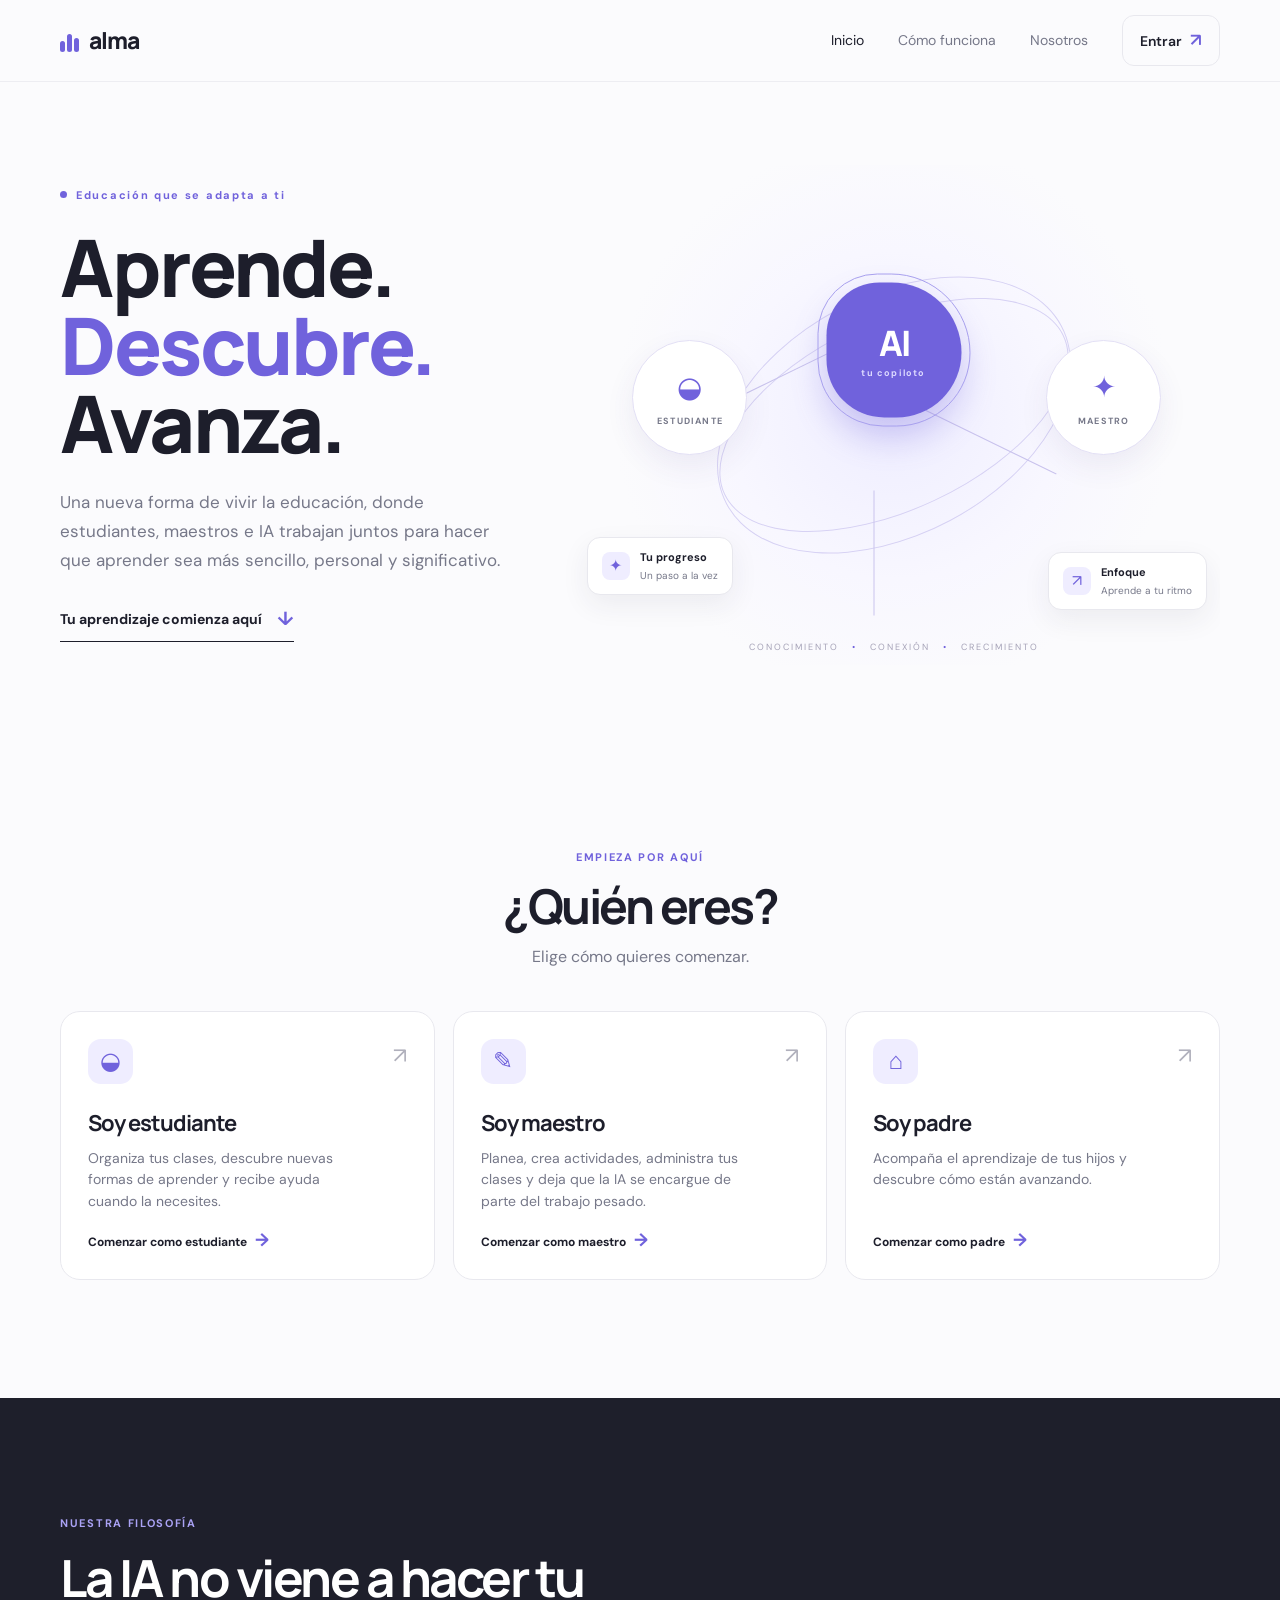
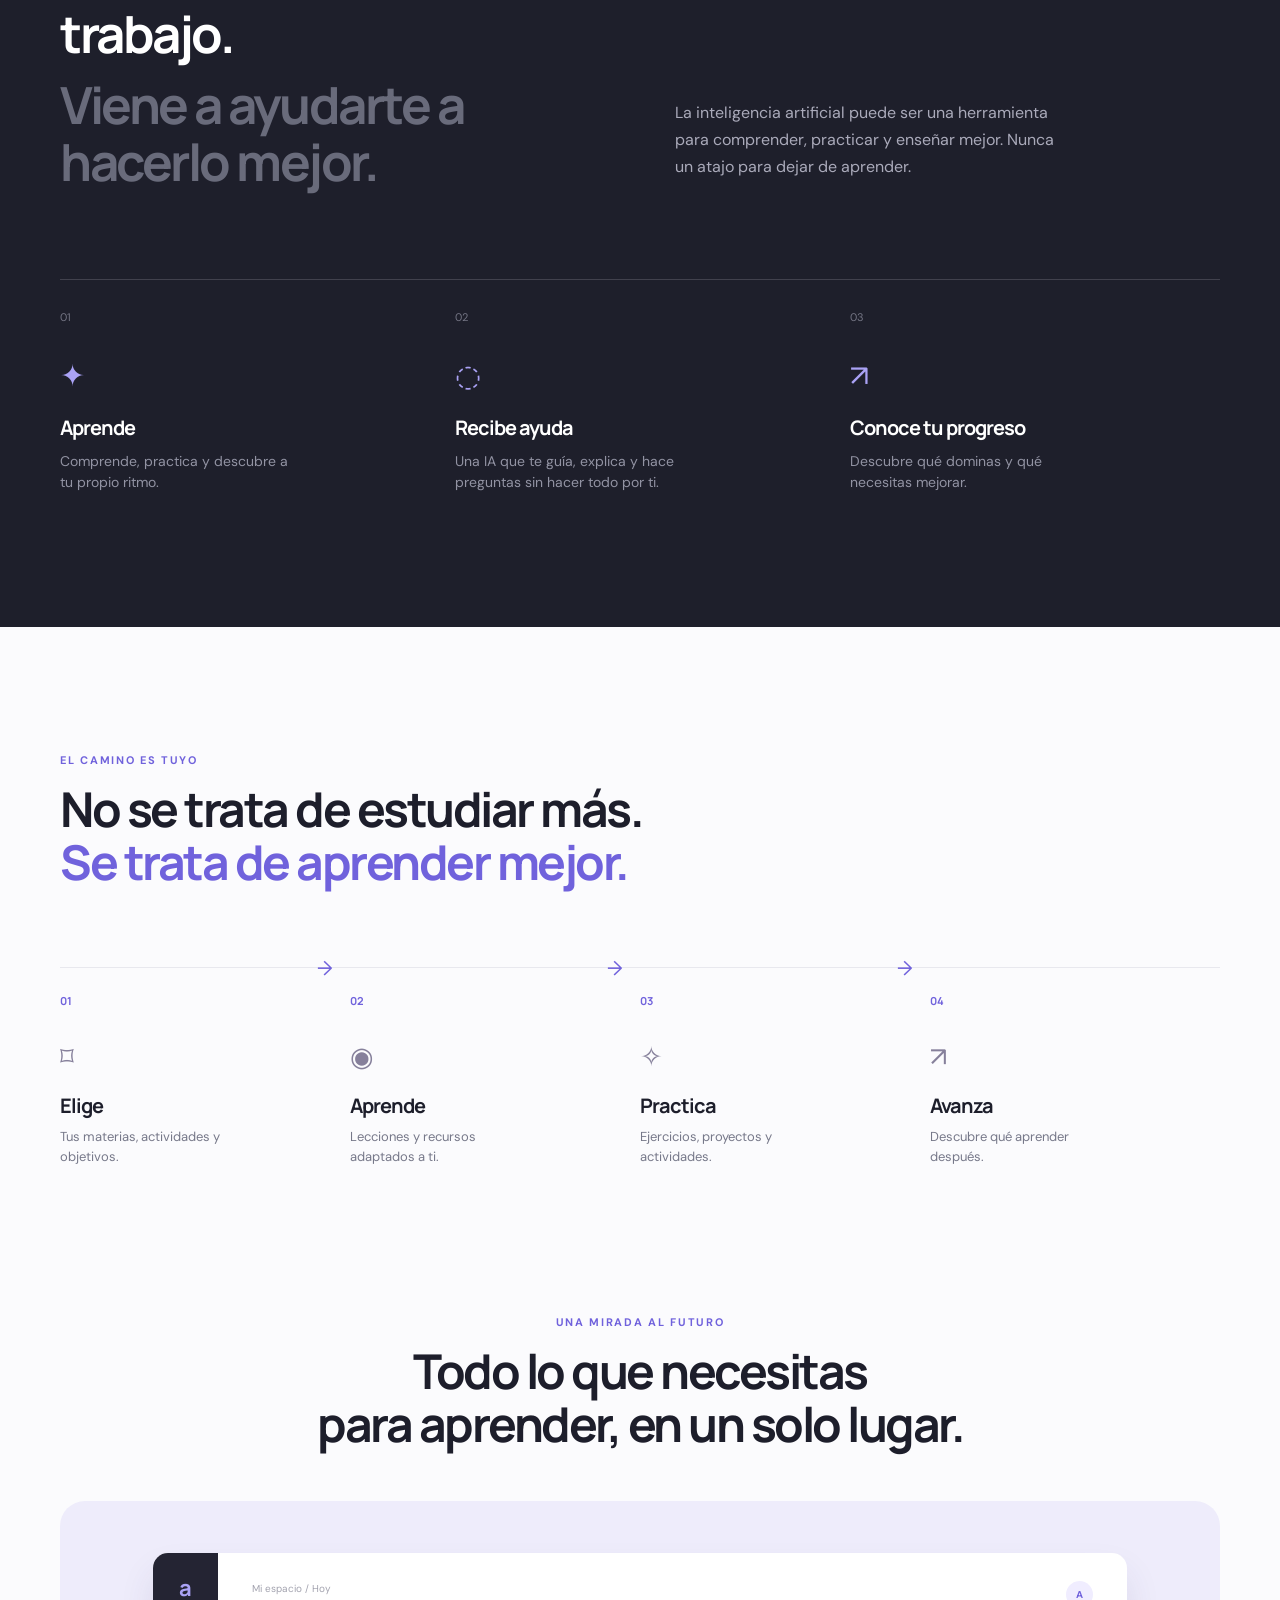
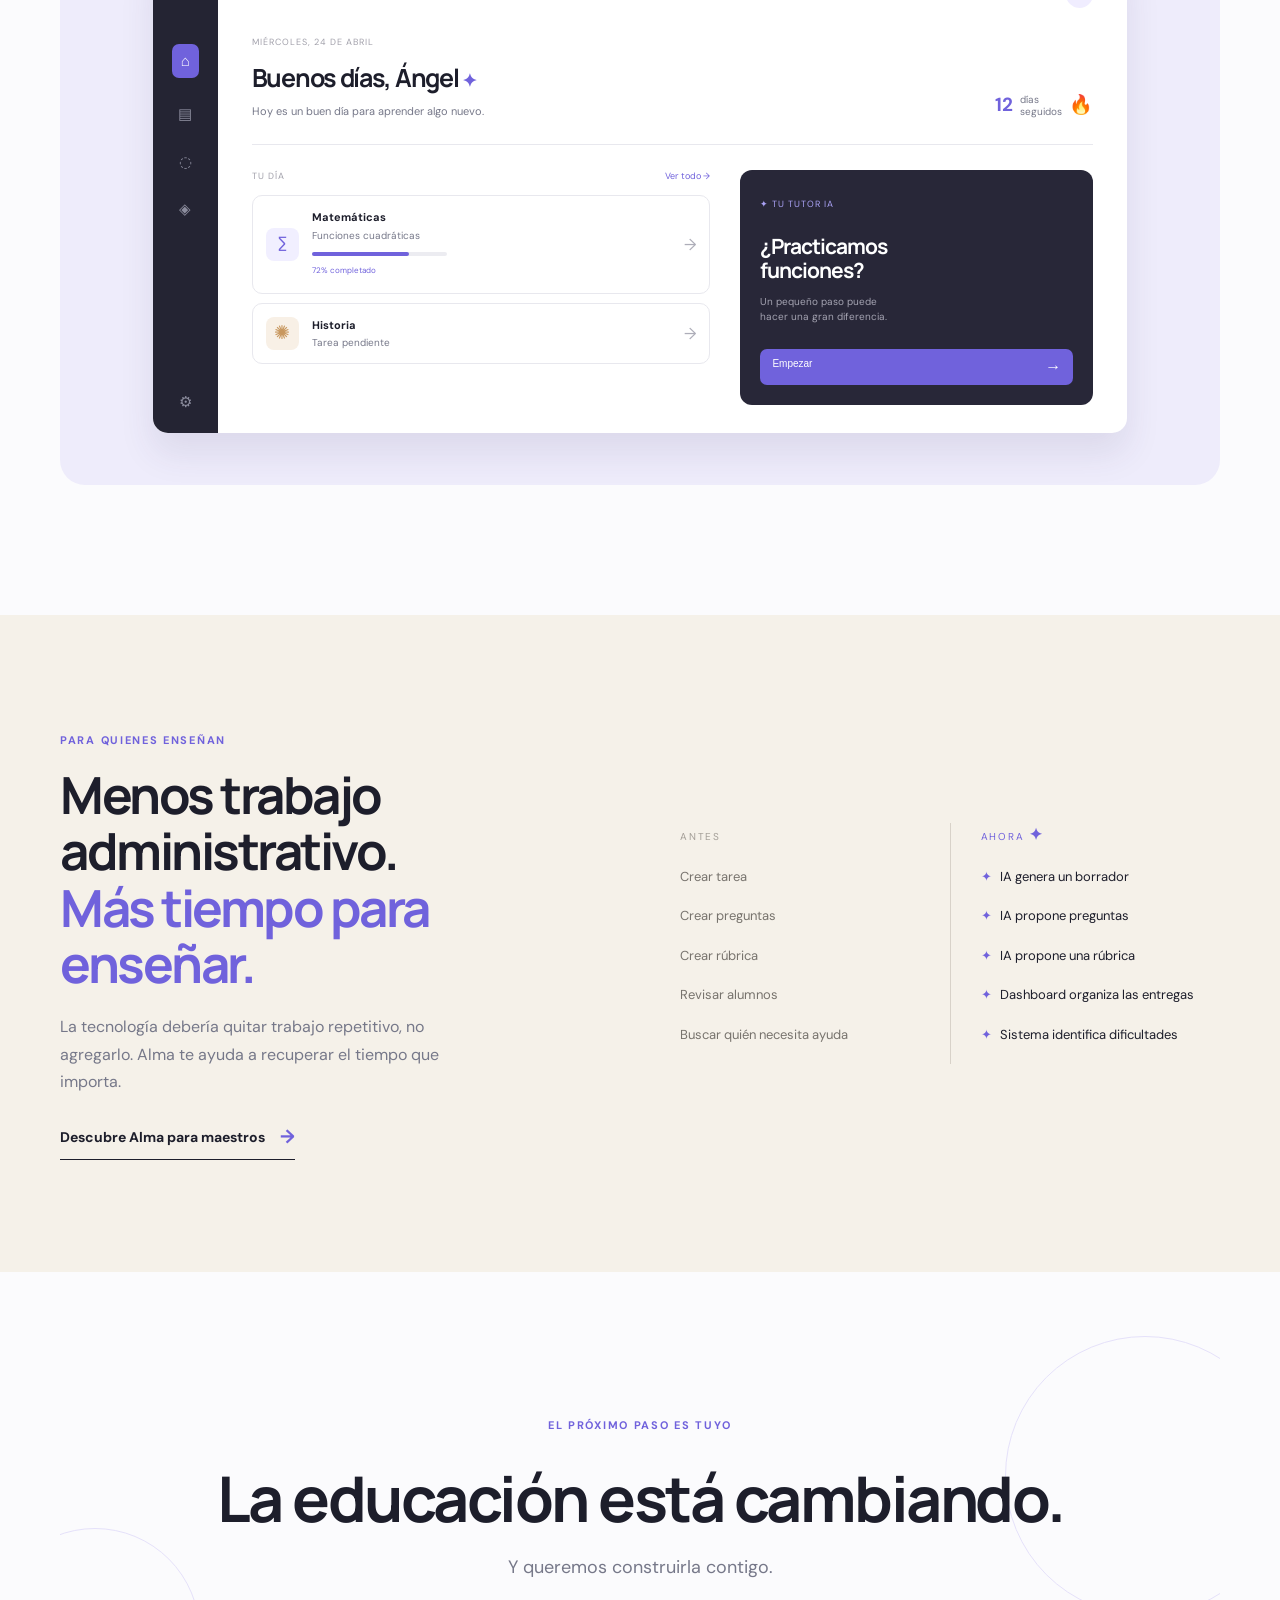
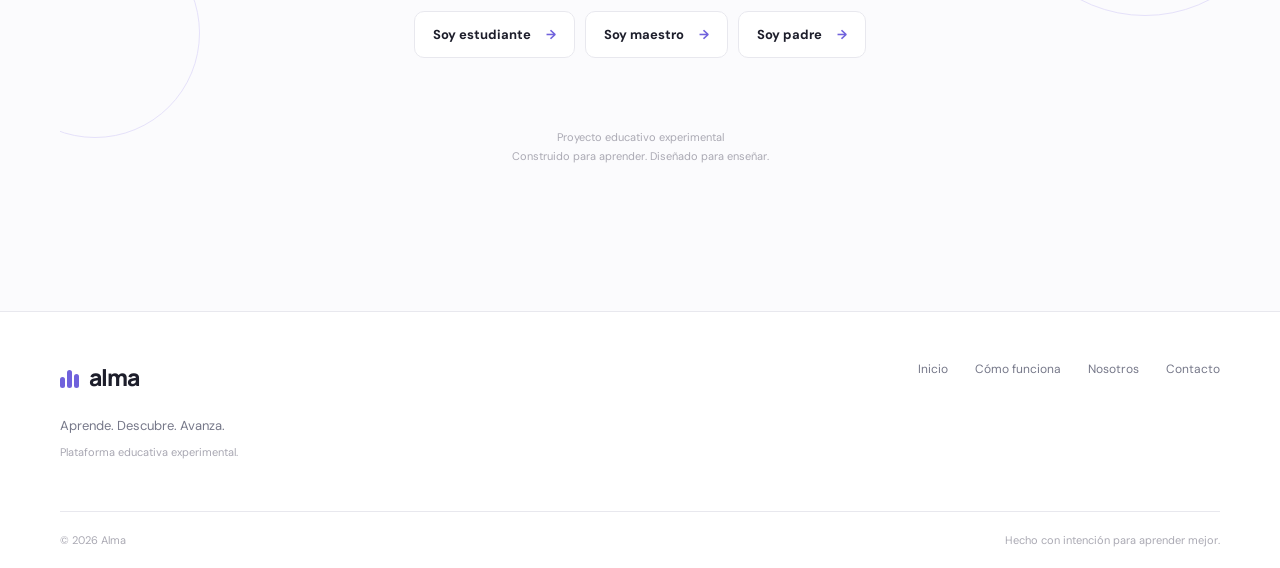
==== index.html @ 8c7086d0 "Home page created" ====
<!doctype html>
<html lang="es-MX">
  <head>
    <meta charset="UTF-8" />
    <meta name="viewport" content="width=device-width, initial-scale=1.0" />
    <meta name="description" content="Una nueva forma de vivir la educación para estudiantes, maestros y familias." />
    <meta name="theme-color" content="#f7f8fc" />
    <title>Alma — Aprende. Descubre. Avanza.</title>
    <link rel="preconnect" href="https://fonts.googleapis.com" />
    <link rel="preconnect" href="https://fonts.gstatic.com" crossorigin />
    <link href="https://fonts.googleapis.com/css2?family=DM+Sans:wght@400;500;600;700&family=Manrope:wght@600;700;800&display=swap" rel="stylesheet" />
    <link rel="stylesheet" href="styles.css" />
  </head>
  <body>
    <header class="site-header">
      <nav class="nav container" aria-label="Navegación principal">
        <a class="brand" href="#inicio" aria-label="Alma, inicio">
          <span class="brand-mark" aria-hidden="true"><span></span><span></span><span></span></span>
          <span>alma</span>
        </a>
        <button class="menu-toggle" type="button" aria-expanded="false" aria-controls="main-menu" aria-label="Abrir menú">
          <span></span><span></span>
        </button>
        <div class="nav-links" id="main-menu">
          <a class="active" href="#inicio">Inicio</a>
          <a href="#como-funciona">Cómo funciona</a>
          <a href="#nosotros">Nosotros</a>
          <a class="nav-login" href="/login">Entrar <span aria-hidden="true">↗</span></a>
        </div>
      </nav>
    </header>

    <main id="inicio">
      <section class="hero container section-reveal">
        <div class="hero-copy">
          <div class="eyebrow"><span class="eyebrow-dot"></span> Educación que se adapta a ti</div>
          <h1>Aprende.<br /><em>Descubre.</em><br />Avanza.</h1>
          <p>Una nueva forma de vivir la educación, donde estudiantes, maestros e IA trabajan juntos para hacer que aprender sea más sencillo, personal y significativo.</p>
          <a class="text-link" href="#roles">Tu aprendizaje comienza aquí <span aria-hidden="true">↓</span></a>
        </div>
        <div class="hero-art" aria-label="La inteligencia artificial conecta a estudiantes y maestros con el aprendizaje" role="img">
          <div class="orbit orbit-one"></div><div class="orbit orbit-two"></div>
          <div class="art-line line-a"></div><div class="art-line line-b"></div><div class="art-line line-c"></div>
          <div class="art-node node-student"><span class="node-icon">◒</span><small>ESTUDIANTE</small></div>
          <div class="art-node node-teacher"><span class="node-icon">✦</span><small>MAESTRO</small></div>
          <div class="ai-core"><span class="core-pulse"></span><strong>AI</strong><small>tu copiloto</small></div>
          <div class="floating-note note-progress"><span>✦</span><div><b>Tu progreso</b><small>Un paso a la vez</small></div></div>
          <div class="floating-note note-focus"><span>↗</span><div><b>Enfoque</b><small>Aprende a tu ritmo</small></div></div>
          <div class="art-caption">CONOCIMIENTO <span>•</span> CONEXIÓN <span>•</span> CRECIMIENTO</div>
        </div>
      </section>

      <section class="roles-section container" id="roles">
        <div class="section-heading centered"><span class="section-kicker">EMPIEZA POR AQUÍ</span><h2>¿Quién eres?</h2><p>Elige cómo quieres comenzar.</p></div>
        <div class="role-grid">
          <a class="role-card role-student" href="/student"><div class="role-top"><span class="role-icon">◒</span><span class="arrow">↗</span></div><h3>Soy estudiante</h3><p>Organiza tus clases, descubre nuevas formas de aprender y recibe ayuda cuando la necesites.</p><span class="card-link">Comenzar como estudiante <b>→</b></span></a>
          <a class="role-card role-teacher" href="/teacher"><div class="role-top"><span class="role-icon">✎</span><span class="arrow">↗</span></div><h3>Soy maestro</h3><p>Planea, crea actividades, administra tus clases y deja que la IA se encargue de parte del trabajo pesado.</p><span class="card-link">Comenzar como maestro <b>→</b></span></a>
          <a class="role-card role-parent" href="/parent"><div class="role-top"><span class="role-icon">⌂</span><span class="arrow">↗</span></div><h3>Soy padre</h3><p>Acompaña el aprendizaje de tus hijos y descubre cómo están avanzando.</p><span class="card-link">Comenzar como padre <b>→</b></span></a>
        </div>
      </section>

      <section class="philosophy section-dark" id="nosotros">
        <div class="container philosophy-layout">
          <div class="section-heading"><span class="section-kicker">NUESTRA FILOSOFÍA</span><h2>La IA no viene a hacer tu trabajo.</h2><h2 class="muted-heading">Viene a ayudarte a hacerlo mejor.</h2></div>
          <p class="philosophy-intro">La inteligencia artificial puede ser una herramienta para comprender, practicar y enseñar mejor. Nunca un atajo para dejar de aprender.</p>
          <div class="feature-grid"><article><span class="feature-number">01</span><span class="feature-icon">✦</span><h3>Aprende</h3><p>Comprende, practica y descubre a tu propio ritmo.</p></article><article><span class="feature-number">02</span><span class="feature-icon">◌</span><h3>Recibe ayuda</h3><p>Una IA que te guía, explica y hace preguntas sin hacer todo por ti.</p></article><article><span class="feature-number">03</span><span class="feature-icon">↗</span><h3>Conoce tu progreso</h3><p>Descubre qué dominas y qué necesitas mejorar.</p></article></div>
        </div>
      </section>

      <section class="steps-section container" id="como-funciona">
        <div class="section-heading"><span class="section-kicker">EL CAMINO ES TUYO</span><h2>No se trata de estudiar más.<br /><em>Se trata de aprender mejor.</em></h2></div>
        <div class="steps"><div class="step"><span>01</span><div class="step-icon">⌑</div><h3>Elige</h3><p>Tus materias, actividades y objetivos.</p></div><div class="step"><span>02</span><div class="step-icon">◉</div><h3>Aprende</h3><p>Lecciones y recursos adaptados a ti.</p></div><div class="step"><span>03</span><div class="step-icon">✧</div><h3>Practica</h3><p>Ejercicios, proyectos y actividades.</p></div><div class="step"><span>04</span><div class="step-icon">↗</div><h3>Avanza</h3><p>Descubre qué aprender después.</p></div></div>
      </section>

      <section class="product-section container"><div class="section-heading centered"><span class="section-kicker">UNA MIRADA AL FUTURO</span><h2>Todo lo que necesitas<br />para aprender, en un solo lugar.</h2></div><div class="dashboard-wrap"><div class="dashboard"><div class="dash-sidebar"><span class="dash-logo">a</span><span class="side-active">⌂</span><span>▤</span><span>◌</span><span>◈</span><span class="side-bottom">⚙</span></div><div class="dash-main"><div class="dash-top"><span class="dash-breadcrumb">Mi espacio / Hoy</span><span class="dash-avatar">A</span></div><div class="dash-greeting"><div><small>MIÉRCOLES, 24 DE ABRIL</small><h3>Buenos días, Ángel <span>✦</span></h3><p>Hoy es un buen día para aprender algo nuevo.</p></div><div class="streak"><b>12</b><span>días<br />seguidos</span> 🔥</div></div><div class="dash-content"><div><div class="dash-label">TU DÍA <span>Ver todo →</span></div><div class="subject-card"><span class="subject-symbol">∑</span><div><b>Matemáticas</b><small>Funciones cuadráticas</small><div class="progress"><i></i></div><em>72% completado</em></div><span class="subject-arrow">→</span></div><div class="subject-card"><span class="subject-symbol history">✺</span><div><b>Historia</b><small>Tarea pendiente</small></div><span class="subject-arrow">→</span></div></div><aside class="tutor-card"><span class="tutor-label">✦ TU TUTOR IA</span><h4>¿Practicamos<br />funciones?</h4><p>Un pequeño paso puede<br />hacer una gran diferencia.</p><button>Empezar <span>→</span></button></aside></div></div></div></div></section>

      <section class="teacher-section"><div class="container teacher-layout"><div class="teacher-copy"><span class="section-kicker">PARA QUIENES ENSEÑAN</span><h2>Menos trabajo administrativo.<br /><em>Más tiempo para enseñar.</em></h2><p>La tecnología debería quitar trabajo repetitivo, no agregarlo. Alma te ayuda a recuperar el tiempo que importa.</p><a class="text-link" href="/teacher">Descubre Alma para maestros <span>→</span></a></div><div class="comparison"><div class="comparison-column before"><span>ANTES</span><p>Crear tarea</p><p>Crear preguntas</p><p>Crear rúbrica</p><p>Revisar alumnos</p><p>Buscar quién necesita ayuda</p></div><div class="comparison-divider"></div><div class="comparison-column after"><span>AHORA <b>✦</b></span><p>IA genera un borrador</p><p>IA propone preguntas</p><p>IA propone una rúbrica</p><p>Dashboard organiza las entregas</p><p>Sistema identifica dificultades</p></div></div></div></section>

      <section class="final-cta container"><div class="cta-orb orb-left"></div><div class="cta-orb orb-right"></div><span class="section-kicker">EL PRÓXIMO PASO ES TUYO</span><h2>La educación está cambiando.</h2><p>Y queremos construirla contigo.</p><div class="cta-buttons"><a href="/student">Soy estudiante <span>→</span></a><a href="/teacher">Soy maestro <span>→</span></a><a href="/parent">Soy padre <span>→</span></a></div><small>Proyecto educativo experimental<br />Construido para aprender. Diseñado para enseñar.</small></section>
    </main>

    <footer class="footer"><div class="container footer-grid"><div><a class="brand" href="#inicio"><span class="brand-mark" aria-hidden="true"><span></span><span></span><span></span></span><span>alma</span></a><p>Aprende. Descubre. Avanza.</p><small>Plataforma educativa experimental.</small></div><div class="footer-links"><a href="#inicio">Inicio</a><a href="#como-funciona">Cómo funciona</a><a href="#nosotros">Nosotros</a><a href="mailto:hola@alma.education">Contacto</a></div></div><div class="container footer-bottom"><span>© 2026 Alma</span><span>Hecho con intención para aprender mejor.</span></div></footer>
    <script src="script.js"></script>
  </body>
</html>
---- styles.css ----
:root{--ink:#1d1e2b;--muted:#767889;--line:#e8e8ee;--paper:#fbfbfd;--accent:#7062dc;--accent-dark:#5547be;--cream:#f5f1e9;--dark:#1e1f2b}*{box-sizing:border-box}html{scroll-behavior:smooth}body{margin:0;color:var(--ink);background:var(--paper);font-family:'DM Sans',sans-serif;font-size:16px;line-height:1.5}a{color:inherit;text-decoration:none}.container{width:min(1160px,calc(100% - 64px));margin:auto}.site-header{height:82px;background:rgba(251,251,253,.88);border-bottom:1px solid rgba(232,232,238,.7);position:sticky;top:0;z-index:10;backdrop-filter:blur(18px)}.nav{height:100%;display:flex;align-items:center;justify-content:space-between}.brand{display:flex;align-items:center;gap:10px;font-family:Manrope,sans-serif;font-size:23px;font-weight:800;letter-spacing:-1px}.brand-mark{display:flex;align-items:end;gap:2px;height:22px}.brand-mark span{display:block;width:5px;border-radius:3px;background:var(--accent)}.brand-mark span:first-child{height:11px}.brand-mark span:nth-child(2){height:18px}.brand-mark span:last-child{height:14px}.nav-links{display:flex;align-items:center;gap:34px;font-size:14px;color:var(--muted)}.nav-links a{transition:color .2s}.nav-links a:hover,.nav-links .active{color:var(--ink)}.nav-login{color:var(--ink)!important;border:1px solid var(--line);padding:11px 17px;border-radius:12px;font-weight:600}.nav-login span{color:var(--accent);font-size:18px;margin-left:5px}.menu-toggle{display:none;background:none;border:0}.hero{min-height:670px;display:grid;grid-template-columns:42% 58%;align-items:center;padding-top:50px;padding-bottom:55px;overflow:hidden}.eyebrow,.section-kicker{color:var(--accent);font-size:11px;letter-spacing:1.7px;font-weight:700}.eyebrow{display:flex;gap:9px;align-items:center;margin-bottom:25px}.eyebrow-dot{height:7px;width:7px;border-radius:50%;background:var(--accent)}h1,h2,h3,h4,p{margin-top:0}h1,h2,h3,h4{font-family:Manrope,sans-serif;letter-spacing:-2.5px}h1{font-size:clamp(54px,6.2vw,82px);line-height:.98;margin-bottom:27px;font-weight:800}em{font-style:normal;color:var(--accent)}.hero-copy>p{max-width:460px;color:var(--muted);font-size:17px;line-height:1.7;margin-bottom:30px}.text-link{display:inline-flex;align-items:center;gap:15px;color:var(--ink);font-weight:700;font-size:14px;border-bottom:1px solid var(--ink);padding-bottom:8px}.text-link span{font-size:19px;color:var(--accent)}.hero-art{height:500px;position:relative;margin-left:20px;background:radial-gradient(circle at 50% 50%,#eeedff 0,#f8f7ff 40%,transparent 68%)}.orbit{border:1px solid #d7d2f4;border-radius:50%;position:absolute;left:50%;top:50%;transform:translate(-50%,-50%) rotate(-25deg)}.orbit-one{width:375px;height:190px}.orbit-two{width:240px;height:380px;transform:translate(-50%,-50%) rotate(62deg)}.art-line{position:absolute;height:1px;background:#c9c3ed;transform-origin:left}.line-a{width:144px;top:49%;left:22%;transform:rotate(-26deg)}.line-b{width:145px;top:49%;left:55%;transform:rotate(26deg)}.line-c{width:125px;top:65%;left:47%;transform:rotate(90deg)}.art-node,.ai-core{position:absolute;display:flex;align-items:center;justify-content:center;flex-direction:column}.art-node{width:115px;height:115px;background:#fff;border:1px solid #e3e0f5;border-radius:50%;box-shadow:0 12px 30px #3d347d13}.node-student{left:10%;top:35%}.node-teacher{right:9%;top:35%}.node-icon{font-size:29px;color:var(--accent);margin-bottom:5px}.art-node small,.ai-core small{font-size:9px;letter-spacing:1.2px;color:var(--muted);font-weight:700}.ai-core{width:135px;height:135px;left:50%;top:37%;transform:translate(-50%,-50%);background:var(--accent);color:white;border-radius:43% 57% 53% 47%;box-shadow:0 18px 35px #7062dc54}.ai-core strong{font:800 35px Manrope;letter-spacing:-2px}.ai-core small{color:#dddaff;margin-top:0}.core-pulse{position:absolute;inset:-9px;border:1px solid #a8a0ee;border-radius:inherit;animation:pulse 3s ease-in-out infinite}.floating-note{position:absolute;display:flex;gap:10px;align-items:center;padding:11px 14px;background:#fff;border:1px solid var(--line);border-radius:13px;box-shadow:0 10px 28px #30304812;font-size:11px}.floating-note>span{display:grid;place-items:center;background:#efedff;color:var(--accent);width:28px;height:28px;border-radius:8px;font-size:16px}.floating-note b,.floating-note small{display:block}.floating-note small{font-size:10px;color:var(--muted);margin-top:2px}.note-progress{left:3%;bottom:14%}.note-focus{right:2%;bottom:11%}.art-caption{position:absolute;bottom:2%;width:100%;text-align:center;color:#a5a2b7;font-size:9px;letter-spacing:2px}.art-caption span{color:var(--accent);margin:0 9px}.roles-section{padding:92px 0 118px}.section-heading h2{font-size:clamp(32px,4vw,48px);line-height:1.1;margin:12px 0 12px}.section-heading p{color:var(--muted);margin-bottom:0}.centered{text-align:center}.role-grid{display:grid;grid-template-columns:repeat(3,1fr);gap:18px;margin-top:42px}.role-card{padding:27px 27px 25px;border:1px solid var(--line);border-radius:20px;background:#fff;min-height:255px;display:flex;flex-direction:column;transition:transform .25s,box-shadow .25s,border-color .25s}.role-card:hover,.role-card:focus-visible{transform:translateY(-7px);box-shadow:0 17px 38px #30304812;border-color:#d8d3fb;outline:none}.role-student:hover .role-icon{transform:rotate(20deg)}.role-teacher:hover .role-icon{transform:rotate(-10deg)}.role-parent:hover .role-icon{transform:translateY(-3px)}.role-top{display:flex;justify-content:space-between;align-items:start}.role-icon{display:grid;place-items:center;width:45px;height:45px;background:#efedff;border-radius:13px;color:var(--accent);font-size:24px;transition:transform .3s}.arrow{color:#b0b0bc;font-size:22px}.role-card h3{font-size:22px;letter-spacing:-1px;margin:23px 0 8px}.role-card p{font-size:14px;line-height:1.55;color:var(--muted);max-width:280px}.card-link{font-size:12px;font-weight:700;margin-top:auto}.card-link b{color:var(--accent);font-size:18px;margin-left:5px}.section-dark{background:var(--dark);color:#fff}.philosophy{padding:112px 0 120px}.philosophy-layout{display:grid;grid-template-columns:1fr 1fr;column-gap:70px}.philosophy .section-kicker{color:#aaa2f5}.philosophy h2{font-size:clamp(34px,4vw,52px);margin:15px 0 0}.muted-heading{color:#696b7b}.philosophy-intro{color:#aaaaba;max-width:390px;align-self:end;margin-bottom:9px;line-height:1.7}.feature-grid{grid-column:1/-1;display:grid;grid-template-columns:repeat(3,1fr);gap:25px;margin-top:90px;padding-top:24px;border-top:1px solid #41414d}.feature-grid article{position:relative}.feature-number{color:#747584;font-size:11px}.feature-icon{display:block;color:#aaa2f5;font-size:30px;margin:25px 0 15px}.feature-grid h3{font-size:20px;letter-spacing:-1px;margin-bottom:8px}.feature-grid p{color:#9293a3;font-size:14px;max-width:240px}.steps-section{padding:120px 0 130px}.steps{display:grid;grid-template-columns:repeat(4,1fr);margin-top:78px}.step{position:relative;border-top:1px solid var(--line);padding:20px 27px 0 0}.step:after{content:'→';position:absolute;right:17px;top:-15px;color:var(--accent);font-size:20px}.step:last-child:after{display:none}.step>span{font:700 11px Manrope;color:var(--accent)}.step-icon{font-size:27px;margin:25px 0 14px;color:#86809b}.step h3{font-size:20px;letter-spacing:-1px;margin-bottom:6px}.step p{font-size:13px;color:var(--muted);max-width:190px}.product-section{padding-bottom:130px}.dashboard-wrap{margin-top:50px;background:#eeecfb;border-radius:25px;padding:52px 8%;overflow:hidden}.dashboard{display:flex;background:#fff;border-radius:15px;box-shadow:0 20px 35px #38315f1a;min-height:400px;overflow:hidden}.dash-sidebar{width:65px;background:#242433;color:#8c8d9e;display:flex;align-items:center;flex-direction:column;gap:25px;padding:20px 0;font-size:15px}.dash-logo{font:bold 22px Manrope;color:#aaa2f5;margin-bottom:16px}.side-active{background:#7062dc;color:white;border-radius:7px;padding:6px 9px}.side-bottom{margin-top:auto}.dash-main{padding:28px 34px;flex:1}.dash-top{display:flex;justify-content:space-between;color:#a3a3af;font-size:10px}.dash-avatar{display:grid;place-items:center;border-radius:50%;background:#f0edff;color:var(--accent);width:27px;height:27px;font-weight:700}.dash-greeting{display:flex;justify-content:space-between;align-items:end;border-bottom:1px solid var(--line);padding:20px 0 24px}.dash-greeting small,.dash-label{font-size:9px;color:#a2a1ab;letter-spacing:1px}.dash-greeting h3{font-size:25px;letter-spacing:-1.3px;margin:7px 0}.dash-greeting h3 span{color:var(--accent);font-size:18px}.dash-greeting p{font-size:11px;color:var(--muted);margin:0}.streak{display:flex;align-items:center;gap:7px;color:var(--accent);font-size:19px}.streak span{font-size:10px;color:var(--muted);line-height:1.2}.dash-content{display:grid;grid-template-columns:1.3fr 1fr;gap:30px;padding-top:25px}.dash-label{display:flex;justify-content:space-between;margin-bottom:12px}.dash-label span{color:var(--accent);letter-spacing:0;text-transform:none}.subject-card{display:flex;align-items:center;gap:13px;border:1px solid var(--line);padding:13px;border-radius:10px;margin-bottom:9px}.subject-symbol{width:33px;height:33px;display:grid;place-items:center;background:#f1efff;border-radius:8px;color:var(--accent);font-size:19px}.subject-symbol.history{background:#f8f0e6;color:#c8975e}.subject-card b,.subject-card small{display:block;font-size:11px}.subject-card small{color:var(--muted);font-size:10px;margin-top:2px}.subject-arrow{margin-left:auto;color:#adadb8}.progress{height:4px;width:135px;background:#ececf1;border-radius:4px;margin-top:9px}.progress i{display:block;width:72%;height:100%;border-radius:4px;background:var(--accent)}.subject-card em{font-style:normal;color:var(--accent);font-size:8px}.tutor-card{background:#282738;border-radius:12px;padding:20px;color:white}.tutor-label{font-size:9px;letter-spacing:1px;color:#aaa2f5}.tutor-card h4{font-size:21px;line-height:1.15;margin:20px 0 12px;letter-spacing:-1px}.tutor-card p{font-size:10px;color:#a4a3b1;line-height:1.5}.tutor-card button{border:0;background:#7062dc;color:white;border-radius:7px;padding:9px 12px;font-size:10px;margin-top:15px;width:100%;text-align:left}.tutor-card button span{float:right;font-size:16px}.teacher-section{background:var(--cream);padding:112px 0}.teacher-layout{display:grid;grid-template-columns:1fr 1fr;gap:80px;align-items:center}.teacher-copy h2{font-size:clamp(34px,4vw,52px);line-height:1.1;margin:15px 0 22px}.teacher-copy>p{color:var(--muted);line-height:1.7;max-width:430px;margin-bottom:28px}.comparison{display:grid;grid-template-columns:1fr 1px 1fr;gap:30px;padding:10px 0}.comparison-divider{background:#d8d2c9}.comparison-column>span{font-size:10px;color:#a39e97;letter-spacing:1.8px}.comparison-column.after>span{color:var(--accent)}.comparison-column.after>span b{font-size:16px}.comparison-column p{font-size:13px;color:#77736d;margin:20px 0}.comparison-column.after p{color:var(--ink)}.comparison-column.after p:before{content:'✦';color:var(--accent);margin-right:8px}.final-cta{position:relative;text-align:center;padding:140px 0 145px;overflow:hidden}.final-cta h2{font-size:clamp(38px,5vw,63px);margin:15px 0 8px}.final-cta>p{font-size:18px;color:var(--muted);margin-bottom:30px}.cta-buttons{display:flex;justify-content:center;gap:10px;flex-wrap:wrap;position:relative;z-index:1}.cta-buttons a{border:1px solid var(--line);border-radius:10px;padding:13px 18px;font-size:13px;font-weight:700;background:#fff;transition:.2s}.cta-buttons a:hover{border-color:var(--accent);color:var(--accent);transform:translateY(-2px)}.cta-buttons span{color:var(--accent);margin-left:12px}.final-cta>small{display:block;color:#aaa9b3;font-size:11px;line-height:1.7;margin-top:70px}.cta-orb{position:absolute;width:210px;height:210px;border:1px solid #e5e1fa;border-radius:50%;z-index:-1}.orb-left{left:-70px;top:40%}.orb-right{right:-65px;top:10%;width:280px;height:280px}.footer{background:#fff;border-top:1px solid var(--line);padding-top:48px}.footer-grid{display:flex;justify-content:space-between;padding-bottom:48px}.footer p{font-size:13px;color:var(--muted);margin:22px 0 3px}.footer small{font-size:11px;color:#a8a7b2}.footer-links{display:flex;gap:27px;align-items:start;font-size:12px;color:var(--muted)}.footer-links a:hover{color:var(--accent)}.footer-bottom{border-top:1px solid var(--line);padding:20px 0;display:flex;justify-content:space-between;color:#aaa9b3;font-size:11px}@keyframes pulse{0%,100%{opacity:.35;transform:scale(1)}50%{opacity:.8;transform:scale(1.06)}}@media (max-width:800px){.container{width:min(100% - 40px,600px)}.site-header{height:70px}.menu-toggle{display:flex;flex-direction:column;gap:5px;padding:10px}.menu-toggle span{display:block;width:22px;height:2px;background:var(--ink)}.nav-links{display:none;position:absolute;top:70px;left:0;right:0;background:#fff;padding:18px 20px 25px;flex-direction:column;align-items:stretch;gap:0;box-shadow:0 10px 20px #1d1e2b12}.nav-links.open{display:flex}.nav-links a{padding:13px 0}.nav-login{text-align:center;margin-top:6px}.hero{display:block;padding-top:75px;min-height:auto}.hero-copy{text-align:center}.eyebrow{justify-content:center}.hero-copy>p{margin-left:auto;margin-right:auto;font-size:15px}.hero-art{height:380px;margin:60px 0 0;transform:scale(.86);transform-origin:center top}.roles-section{padding:55px 0 80px}.role-grid{grid-template-columns:1fr;gap:13px;margin-top:30px}.role-card{min-height:215px}.philosophy{padding:75px 0}.philosophy-layout{display:block}.philosophy-intro{margin-top:28px}.feature-grid{grid-template-columns:1fr;gap:15px;margin-top:55px}.feature-grid article{border-top:1px solid #41414d;padding-top:16px}.feature-icon{margin:12px 0 5px}.steps-section{padding:78px 0}.steps{grid-template-columns:1fr 1fr;gap:35px 20px;margin-top:45px}.step:after{display:none}.product-section{padding-bottom:80px}.dashboard-wrap{padding:25px 10px}.dashboard{min-width:580px;transform:scale(.95);transform-origin:top left;margin-bottom:-20px}.dashboard-wrap{overflow:auto}.teacher-section{padding:80px 0}.teacher-layout{grid-template-columns:1fr;gap:55px}.final-cta{padding:90px 0}.footer-grid{display:block}.footer-links{margin-top:35px;gap:15px;flex-wrap:wrap}.footer-bottom{display:block}.footer-bottom span{display:block;margin-top:5px}}@media (prefers-reduced-motion:reduce){html{scroll-behavior:auto}*,*:before,*:after{animation-duration:.01ms!important;animation-iteration-count:1!important;transition-duration:.01ms!important}}
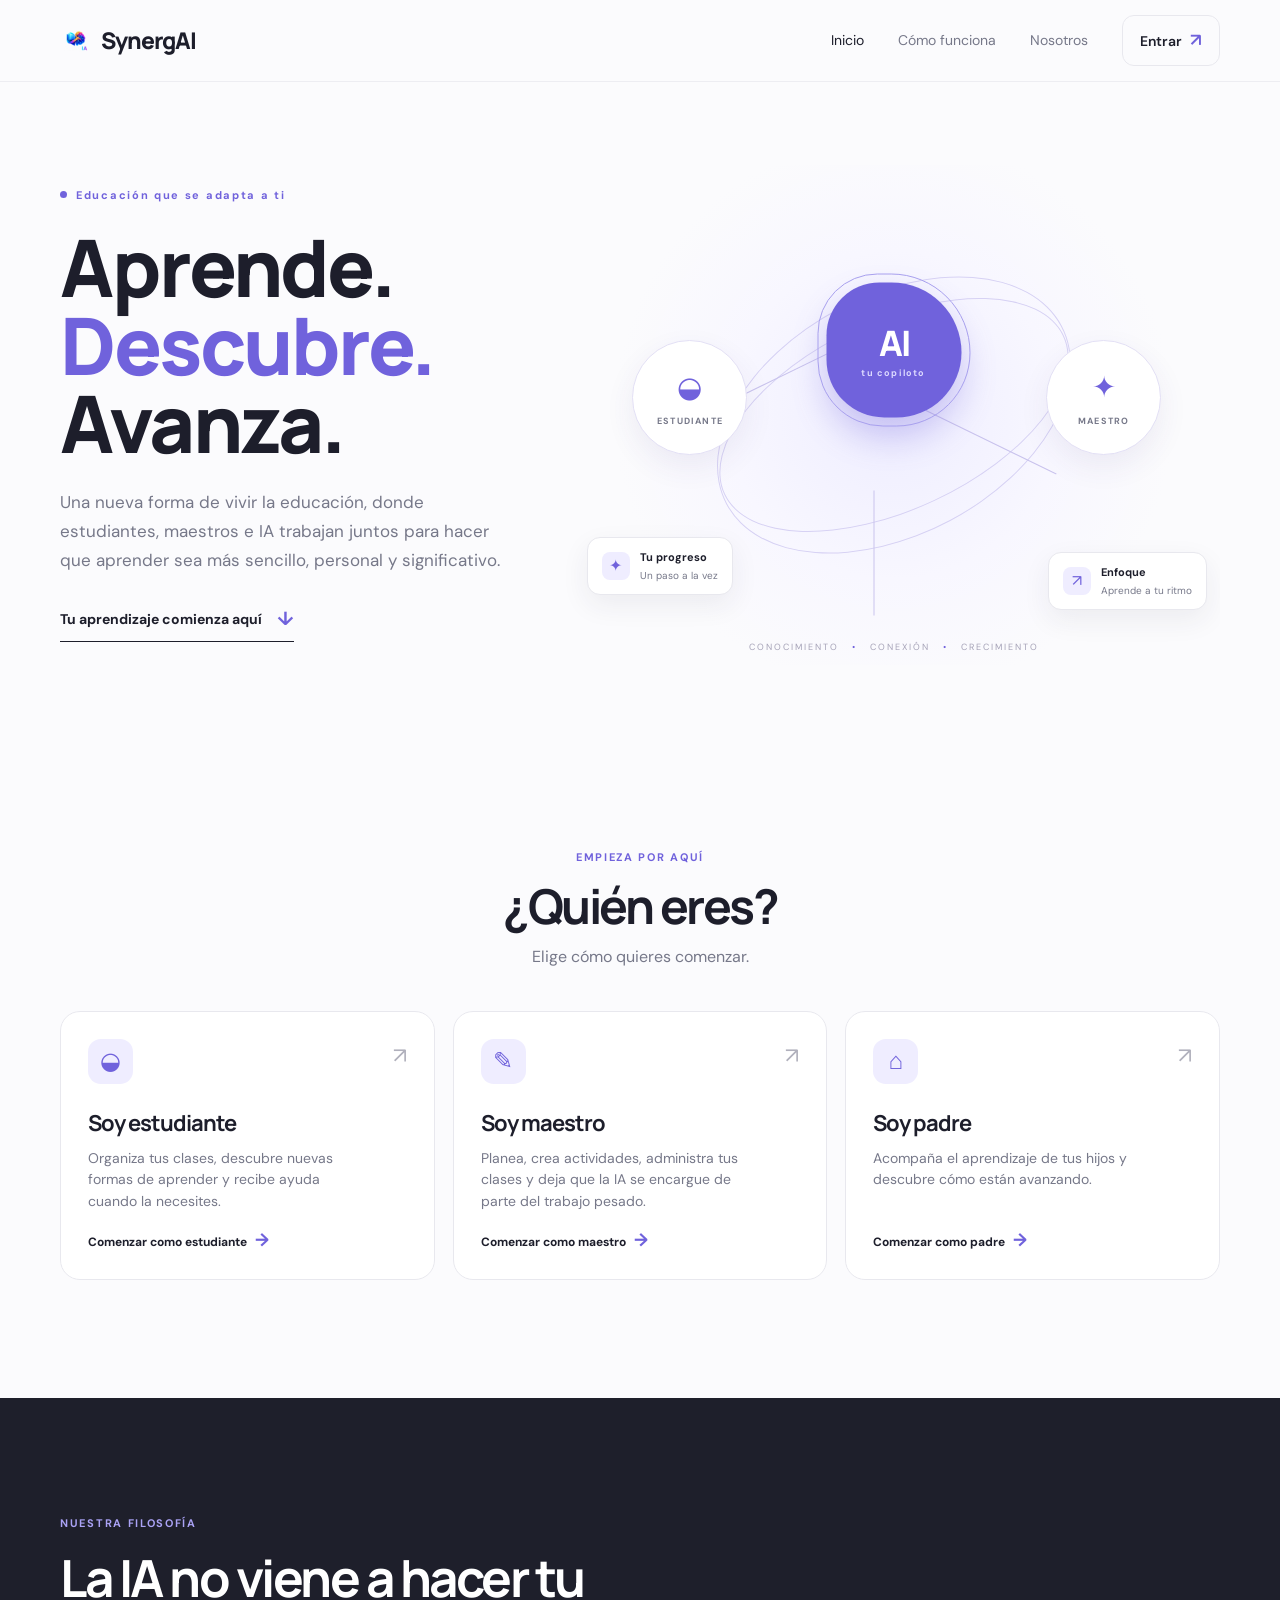
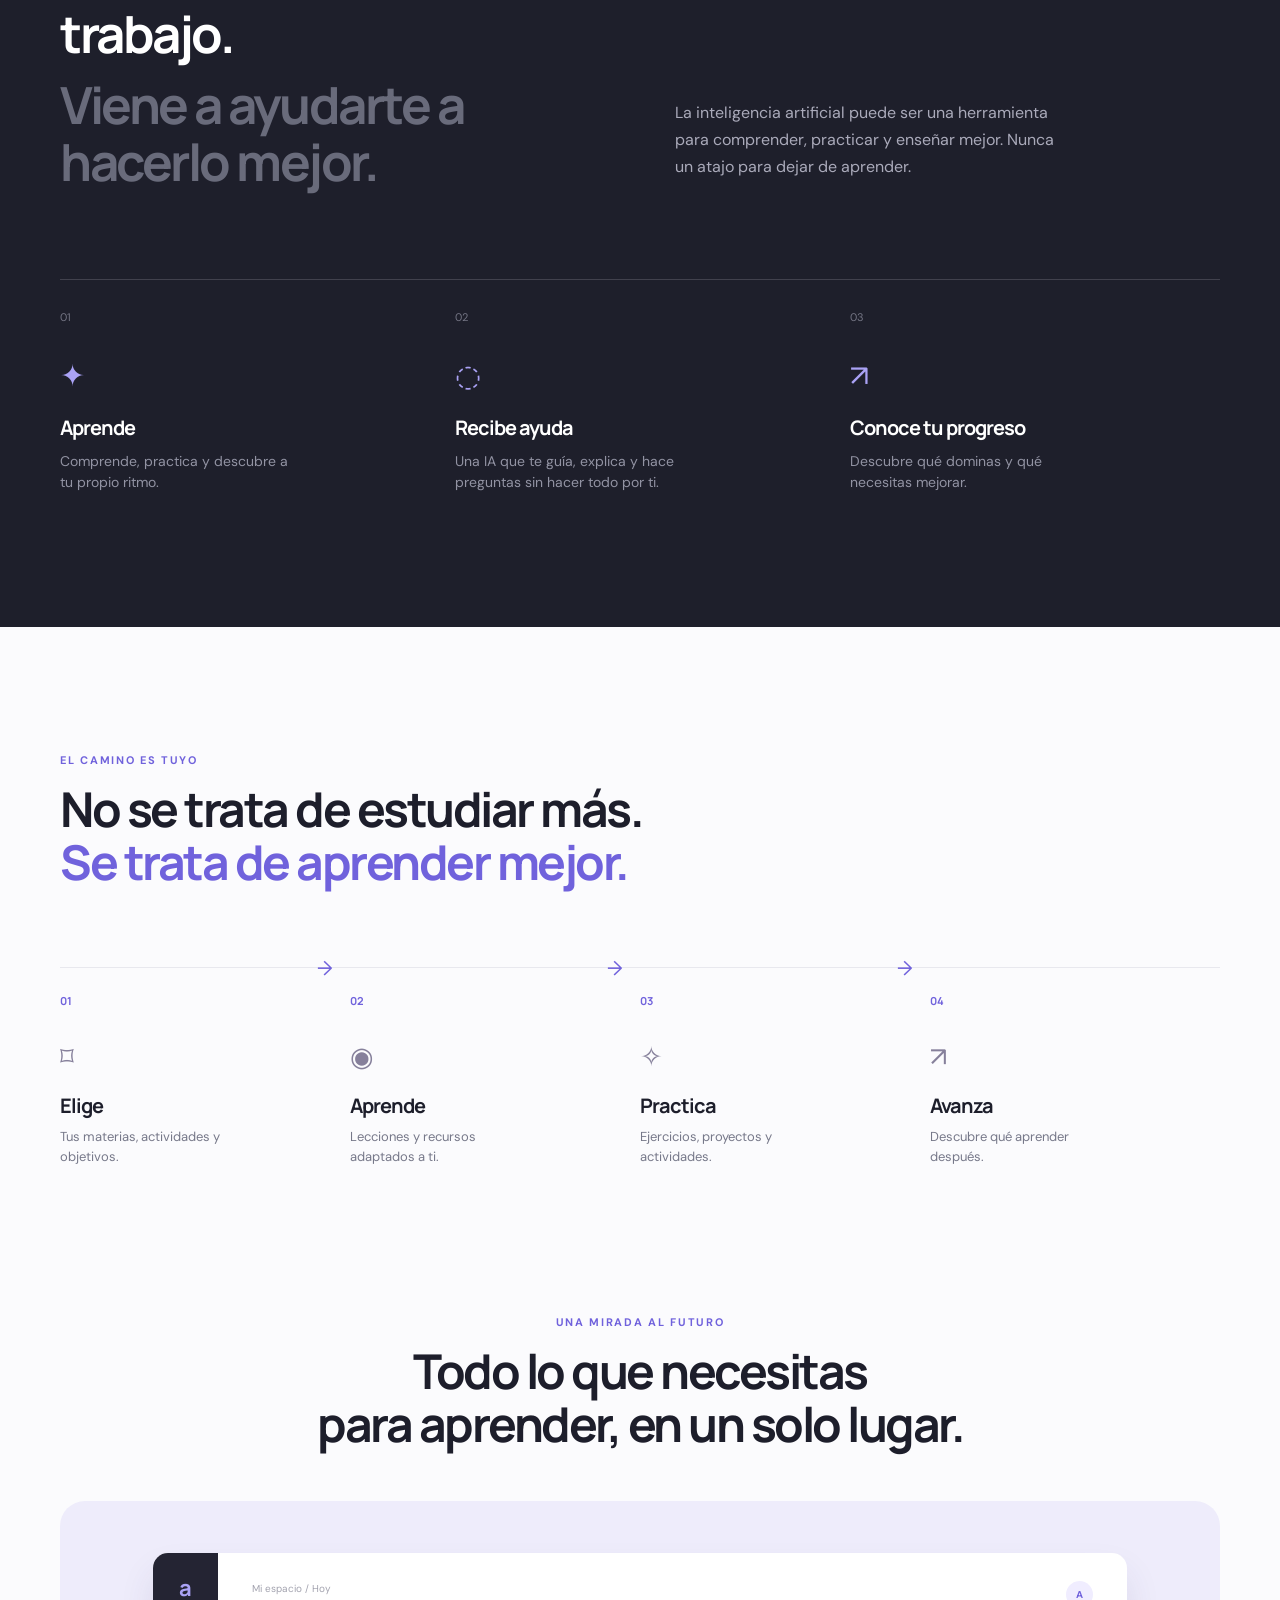
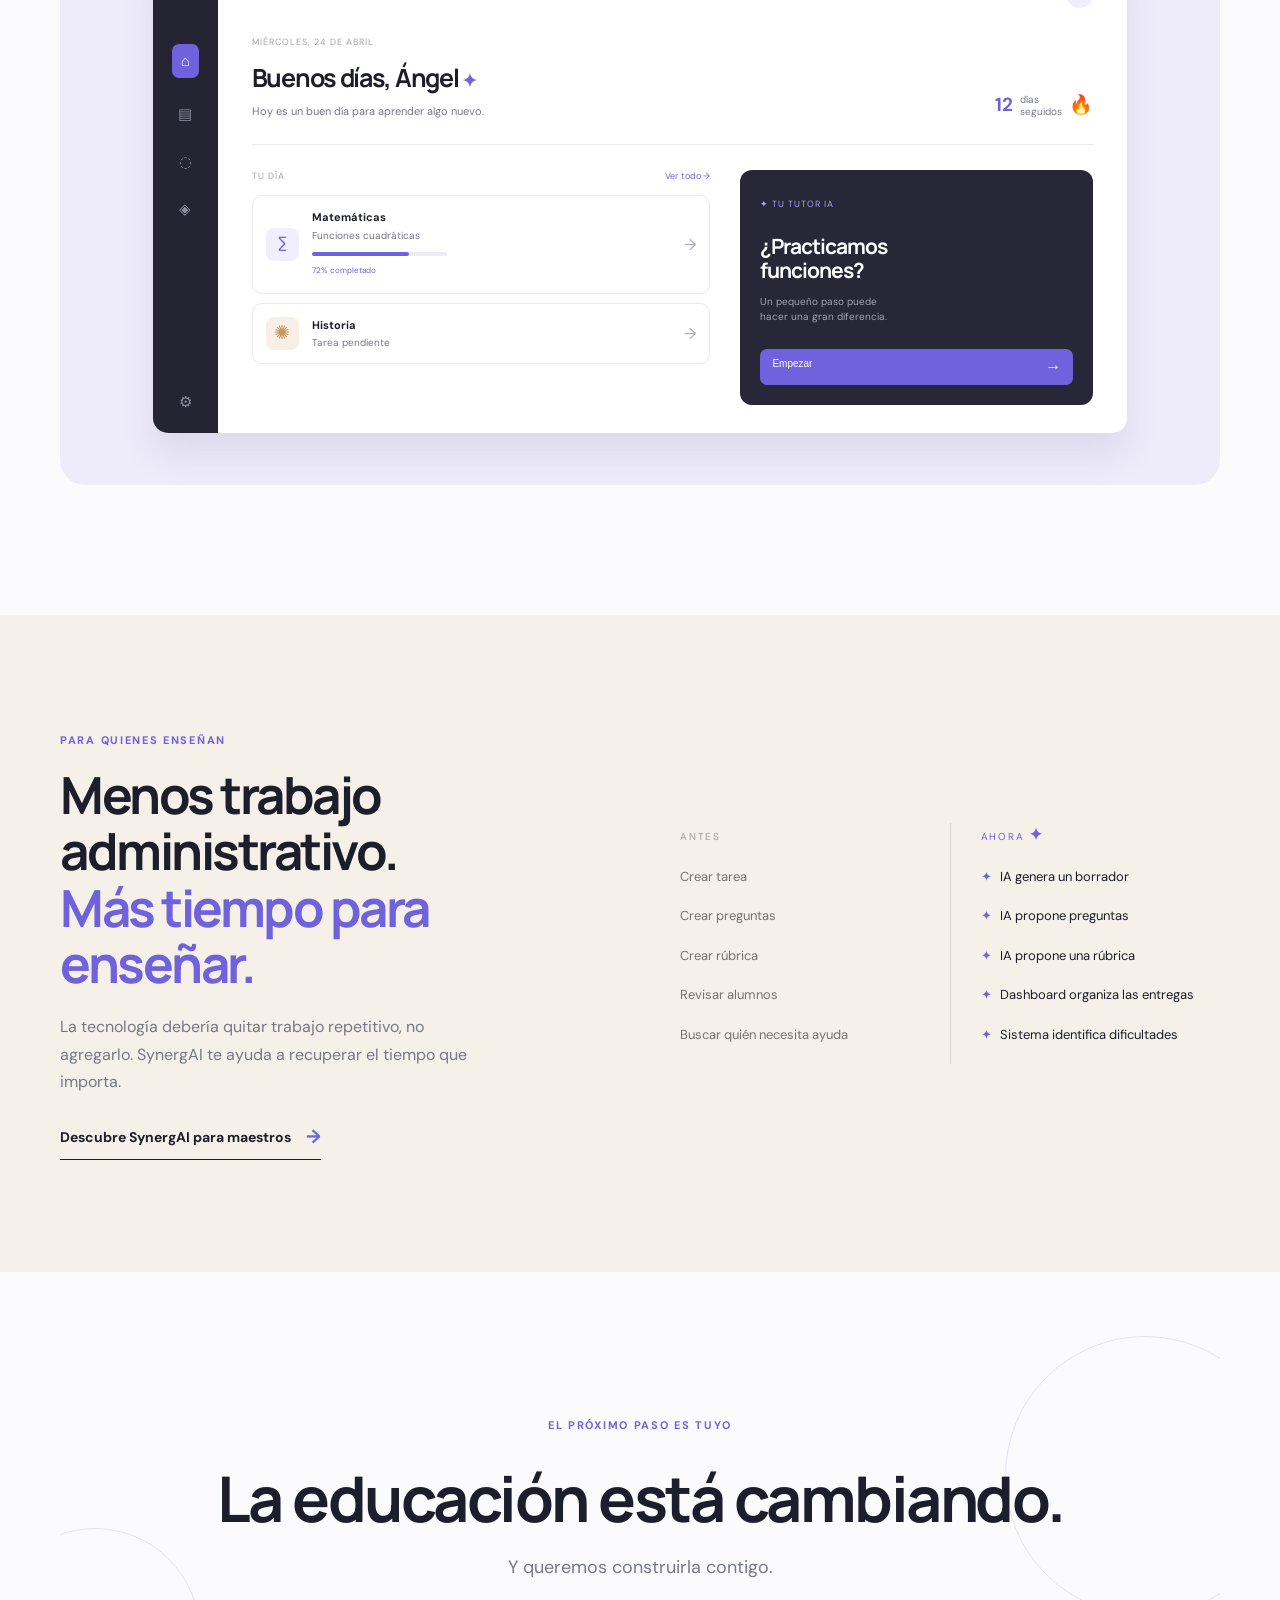
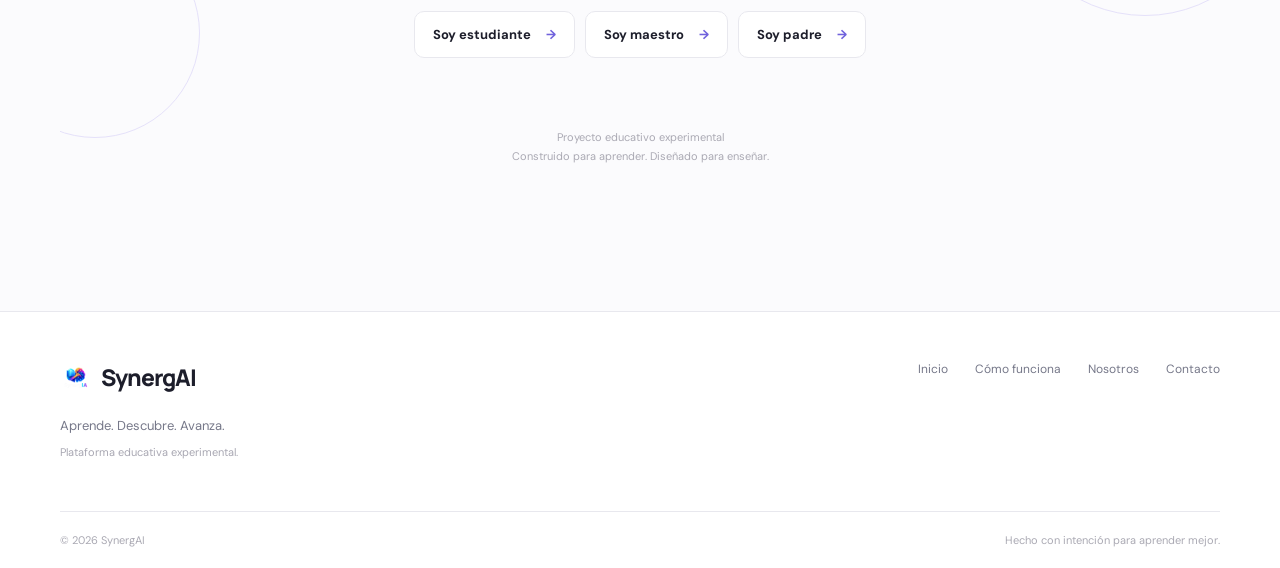
==== commit 2c30a84e: "Temporal logo" ====
--- a/index.html
+++ b/index.html
@@ -5,18 +5,19 @@
     <meta name="viewport" content="width=device-width, initial-scale=1.0" />
     <meta name="description" content="Una nueva forma de vivir la educación para estudiantes, maestros y familias." />
     <meta name="theme-color" content="#f7f8fc" />
-    <title>Alma — Aprende. Descubre. Avanza.</title>
+    <title>SynergAI — Aprende. Descubre. Avanza.</title>
     <link rel="preconnect" href="https://fonts.googleapis.com" />
     <link rel="preconnect" href="https://fonts.gstatic.com" crossorigin />
     <link href="https://fonts.googleapis.com/css2?family=DM+Sans:wght@400;500;600;700&family=Manrope:wght@600;700;800&display=swap" rel="stylesheet" />
     <link rel="stylesheet" href="styles.css" />
+    <link rel="stylesheet" href="brand-overrides.css" />
   </head>
   <body>
     <header class="site-header">
       <nav class="nav container" aria-label="Navegación principal">
-        <a class="brand" href="#inicio" aria-label="Alma, inicio">
-          <span class="brand-mark" aria-hidden="true"><span></span><span></span><span></span></span>
-          <span>alma</span>
+        <a class="brand" href="#inicio" aria-label="SynergAI, inicio">
+          <img class="brand-logo" src="logoSAI.png" alt="" />
+          <span>SynergAI</span>
         </a>
         <button class="menu-toggle" type="button" aria-expanded="false" aria-controls="main-menu" aria-label="Abrir menú">
           <span></span><span></span>
@@ -74,12 +75,12 @@
 
       <section class="product-section container"><div class="section-heading centered"><span class="section-kicker">UNA MIRADA AL FUTURO</span><h2>Todo lo que necesitas<br />para aprender, en un solo lugar.</h2></div><div class="dashboard-wrap"><div class="dashboard"><div class="dash-sidebar"><span class="dash-logo">a</span><span class="side-active">⌂</span><span>▤</span><span>◌</span><span>◈</span><span class="side-bottom">⚙</span></div><div class="dash-main"><div class="dash-top"><span class="dash-breadcrumb">Mi espacio / Hoy</span><span class="dash-avatar">A</span></div><div class="dash-greeting"><div><small>MIÉRCOLES, 24 DE ABRIL</small><h3>Buenos días, Ángel <span>✦</span></h3><p>Hoy es un buen día para aprender algo nuevo.</p></div><div class="streak"><b>12</b><span>días<br />seguidos</span> 🔥</div></div><div class="dash-content"><div><div class="dash-label">TU DÍA <span>Ver todo →</span></div><div class="subject-card"><span class="subject-symbol">∑</span><div><b>Matemáticas</b><small>Funciones cuadráticas</small><div class="progress"><i></i></div><em>72% completado</em></div><span class="subject-arrow">→</span></div><div class="subject-card"><span class="subject-symbol history">✺</span><div><b>Historia</b><small>Tarea pendiente</small></div><span class="subject-arrow">→</span></div></div><aside class="tutor-card"><span class="tutor-label">✦ TU TUTOR IA</span><h4>¿Practicamos<br />funciones?</h4><p>Un pequeño paso puede<br />hacer una gran diferencia.</p><button>Empezar <span>→</span></button></aside></div></div></div></div></section>
 
-      <section class="teacher-section"><div class="container teacher-layout"><div class="teacher-copy"><span class="section-kicker">PARA QUIENES ENSEÑAN</span><h2>Menos trabajo administrativo.<br /><em>Más tiempo para enseñar.</em></h2><p>La tecnología debería quitar trabajo repetitivo, no agregarlo. Alma te ayuda a recuperar el tiempo que importa.</p><a class="text-link" href="/teacher">Descubre Alma para maestros <span>→</span></a></div><div class="comparison"><div class="comparison-column before"><span>ANTES</span><p>Crear tarea</p><p>Crear preguntas</p><p>Crear rúbrica</p><p>Revisar alumnos</p><p>Buscar quién necesita ayuda</p></div><div class="comparison-divider"></div><div class="comparison-column after"><span>AHORA <b>✦</b></span><p>IA genera un borrador</p><p>IA propone preguntas</p><p>IA propone una rúbrica</p><p>Dashboard organiza las entregas</p><p>Sistema identifica dificultades</p></div></div></div></section>
+      <section class="teacher-section"><div class="container teacher-layout"><div class="teacher-copy"><span class="section-kicker">PARA QUIENES ENSEÑAN</span><h2>Menos trabajo administrativo.<br /><em>Más tiempo para enseñar.</em></h2><p>La tecnología debería quitar trabajo repetitivo, no agregarlo. SynergAI te ayuda a recuperar el tiempo que importa.</p><a class="text-link" href="/teacher">Descubre SynergAI para maestros <span>→</span></a></div><div class="comparison"><div class="comparison-column before"><span>ANTES</span><p>Crear tarea</p><p>Crear preguntas</p><p>Crear rúbrica</p><p>Revisar alumnos</p><p>Buscar quién necesita ayuda</p></div><div class="comparison-divider"></div><div class="comparison-column after"><span>AHORA <b>✦</b></span><p>IA genera un borrador</p><p>IA propone preguntas</p><p>IA propone una rúbrica</p><p>Dashboard organiza las entregas</p><p>Sistema identifica dificultades</p></div></div></div></section>
 
       <section class="final-cta container"><div class="cta-orb orb-left"></div><div class="cta-orb orb-right"></div><span class="section-kicker">EL PRÓXIMO PASO ES TUYO</span><h2>La educación está cambiando.</h2><p>Y queremos construirla contigo.</p><div class="cta-buttons"><a href="/student">Soy estudiante <span>→</span></a><a href="/teacher">Soy maestro <span>→</span></a><a href="/parent">Soy padre <span>→</span></a></div><small>Proyecto educativo experimental<br />Construido para aprender. Diseñado para enseñar.</small></section>
     </main>
 
-    <footer class="footer"><div class="container footer-grid"><div><a class="brand" href="#inicio"><span class="brand-mark" aria-hidden="true"><span></span><span></span><span></span></span><span>alma</span></a><p>Aprende. Descubre. Avanza.</p><small>Plataforma educativa experimental.</small></div><div class="footer-links"><a href="#inicio">Inicio</a><a href="#como-funciona">Cómo funciona</a><a href="#nosotros">Nosotros</a><a href="mailto:hola@alma.education">Contacto</a></div></div><div class="container footer-bottom"><span>© 2026 Alma</span><span>Hecho con intención para aprender mejor.</span></div></footer>
+    <footer class="footer"><div class="container footer-grid"><div><a class="brand" href="#inicio"><img class="brand-logo" src="logoSAI.png" alt="" /><span>SynergAI</span></a><p>Aprende. Descubre. Avanza.</p><small>Plataforma educativa experimental.</small></div><div class="footer-links"><a href="#inicio">Inicio</a><a href="#como-funciona">Cómo funciona</a><a href="#nosotros">Nosotros</a><a href="mailto:hola@synergai.education">Contacto</a></div></div><div class="container footer-bottom"><span>© 2026 SynergAI</span><span>Hecho con intención para aprender mejor.</span></div></footer>
     <script src="script.js"></script>
   </body>
 </html>
--- a/brand-overrides.css
+++ b/brand-overrides.css
@@ -0,0 +1,6 @@
+.brand-logo {
+  width: 31px;
+  height: 31px;
+  object-fit: contain;
+  border-radius: 8px;
+}
